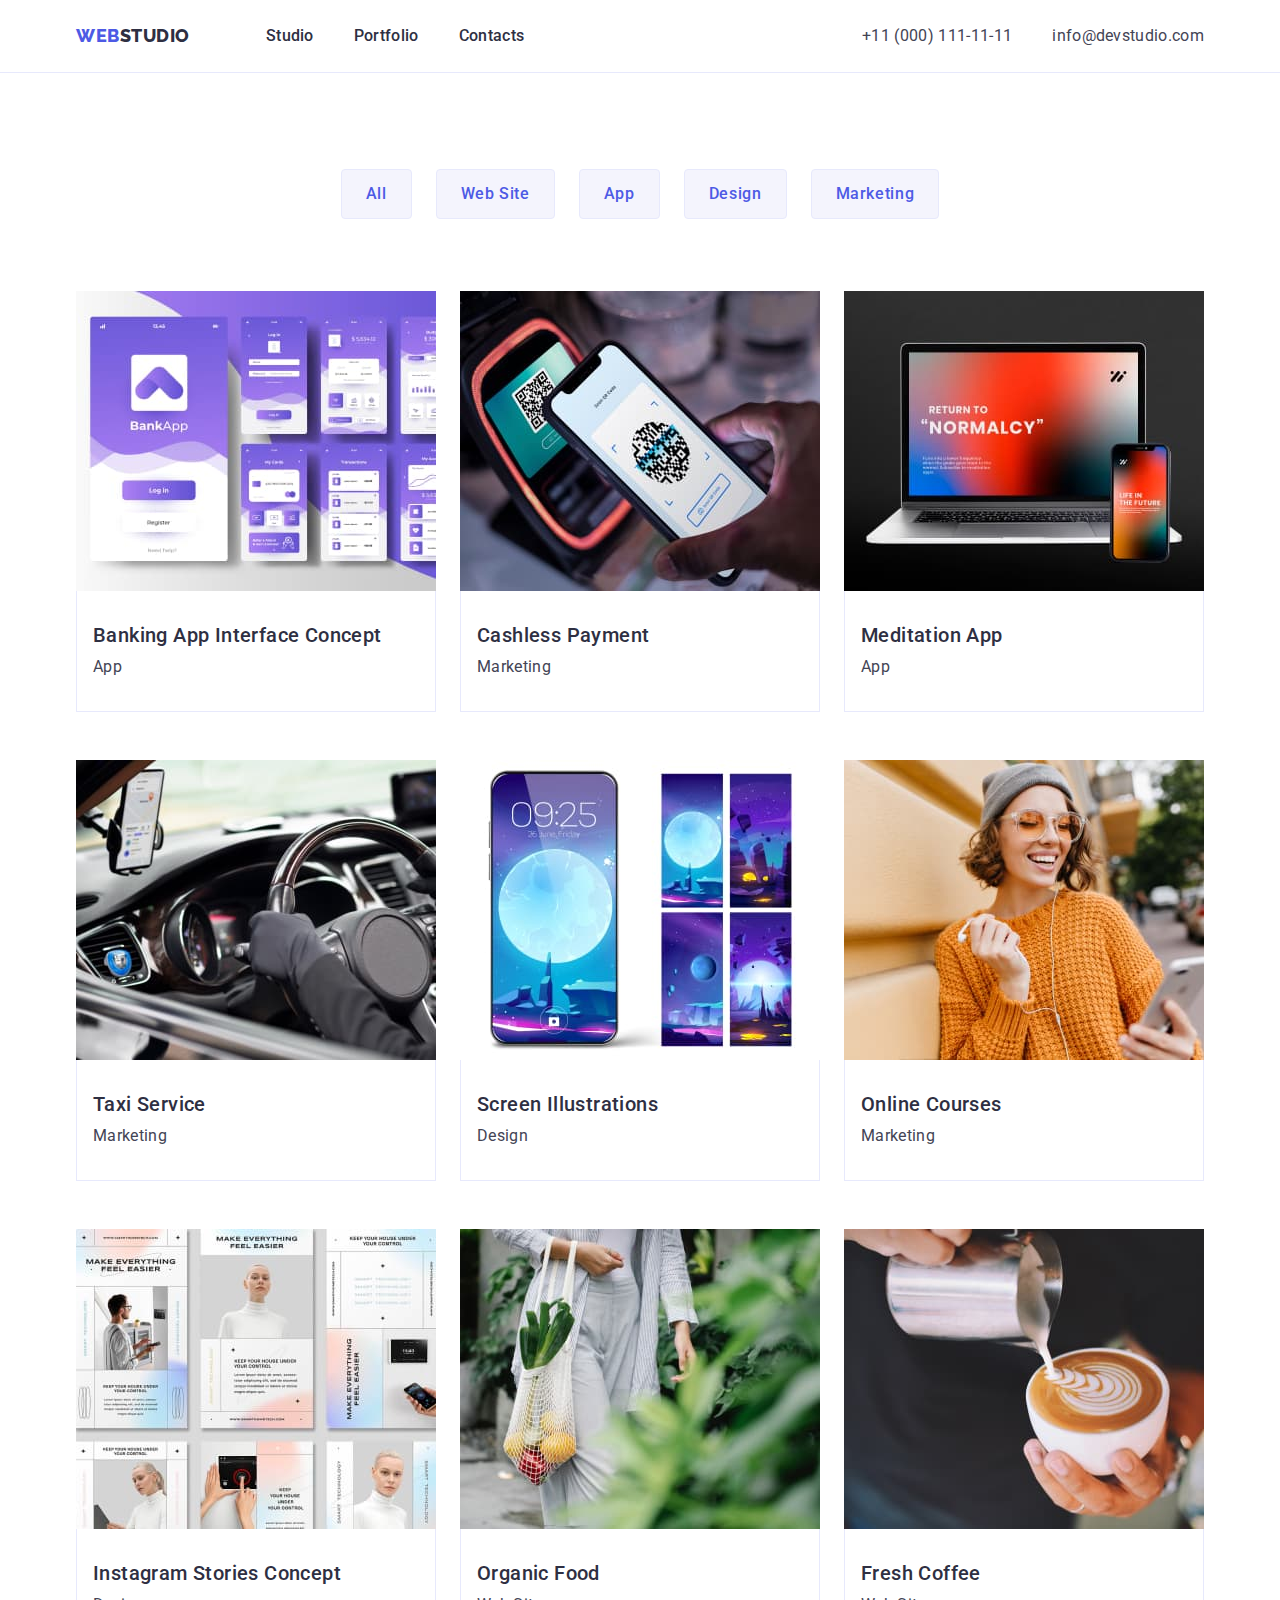
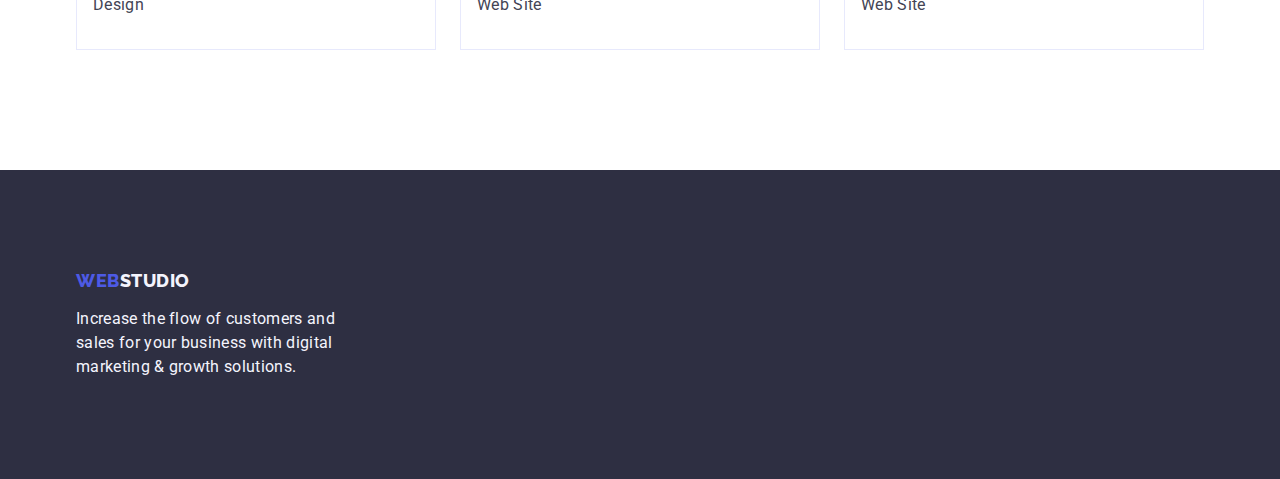
==== portfolio.html @ 8c0f5467 "Initial commit" ====
<!DOCTYPE html>
<html lang="en">
  <head>
    <meta charset="UTF-8" />
    <meta name="viewport" content="width=device-width, initial-scale=1.0" />
    <title>Portfolio</title>
    <!-- Fonts -->
    <link rel="preconnect" href="https://fonts.googleapis.com" />
    <link rel="preconnect" href="https://fonts.gstatic.com" crossorigin />
    <link
      href="https://fonts.googleapis.com/css2?family=Raleway:wght@800&family=Roboto:wght@400;500;700;900&display=swap"
      rel="stylesheet"
    />
    <!-- Modern normalize -->
    <link rel="stylesheet" href="https://cdn.jsdelivr.net/npm/modern-normalize@2.0.0/modern-normalize.min.css">
    <!-- styles.css -->
    <link rel="stylesheet" type="text/css" href="./css/styles.css" />
  </head>
  <body>
    <header class="header-section">
      <div class="header-container container">
        <nav class="nav">
          <a class="logo link" href="./index.html">Web<span class="logo-studio">Studio</span></a>
          <ul class="nav-list list">
            <li class="nav-list-item"><a class="nav-list-link link" href="./index.html">Studio</a></li>
            <li class="nav-list-item"><a class="nav-list-link link" href="./portfolio.html">Portfolio</a></li>
            <li class="nav-list-item"><a class="nav-list-link link" href="">Contacts</a></li>
          </ul>
        </nav>
        <address class="address-lists">
          <ul class="address-list list">
            <li class="address-list-item list"><a class="address-list-link link" href="tel:+110001111111">+11 (000)
                111-11-11</a></li>
            <li class="address-list-item list"><a class="address-list-link link"
                href="mailto:info@devstudio.com">info@devstudio.com</a></li>
          </ul>
        </address>
      </div>
    </header>

    <main>
      <section class="portfolio-section">
        <div class="container">
          <!-- Filter -->
          <h1 class="visually-hidden">Portfolio</h1>
          <ul class="filter-list list">
            <li class="filter-list-item"><button class="filter-list-button" type="button">All</button></li>
            <li class="filter-list-item"><button class="filter-list-button" type="button">Web Site</button></li>
            <li class="filter-list-item"><button class="filter-list-button" type="button">App</button></li>
            <li class="filter-list-item"><button class="filter-list-button" type="button">Design</button></li>
            <li class="filter-list-item"><button class="filter-list-button" type="button">Marketing</button></li>
          </ul>
          
          <!-- Cards -->
          <ul class="card-list list">
            <li class="card-list-item">
              <a href="" class="link">
                <img src="./images/portfolio/1-opt.jpg" alt="Banking App Interface Concept" width="360" height="300" />
                <div class="card-list-item-info">
                  <h2 class="card-list-title">Banking App Interface Concept</h2>
                  <p class="card-list-text">App</p>
                </div>
              </a>
            </li>
            <li class="card-list-item">
              <a href="" class="link">
                <img src="./images/portfolio/2-opt.jpg" alt="Cashless Payment" width="360" height="300" />
                <div class="card-list-item-info">
                  <h2 class="card-list-title">Cashless Payment</h2>
                  <p class="card-list-text">Marketing</p>
                </div>
              </a>
            </li>
            <li class="card-list-item">
              <a href="" class="link">
                <img src="./images/portfolio/3-opt.jpg" alt="Meditation App" width="360" height="300" />
                <div class="card-list-item-info">
                  <h2 class="card-list-title">Meditation App</h2>
                  <p class="card-list-text">App</p>
                </div>
              </a>
            </li>
            <li class="card-list-item">
              <a href="" class="link">
                <img src="./images/portfolio/4-opt.jpg" alt="Taxi Service" width="360" height="300" />
                <div class="card-list-item-info">
                  <h2 class="card-list-title">Taxi Service</h2>
                  <p class="card-list-text">Marketing</p>
                </div>
              </a>
            </li>
            <li class="card-list-item">
              <a href="" class="link">
                <img src="./images/portfolio/5-opt.jpg" alt="Screen Illustrations" width="360" height="300" />
                <div class="card-list-item-info">
                  <h2 class="card-list-title">Screen Illustrations</h2>
                  <p class="card-list-text">Design</p>
                </div>
              </a>
            </li>
            <li class="card-list-item">
              <a href="" class="link">
                <img src="./images/portfolio/6-opt.jpg" alt="Online Courses" width="360" height="300" />
                <div class="card-list-item-info"><h2 class="card-list-title">Online Courses</h2>
                <p class="card-list-text">Marketing</p></div>
              </a>
            </li>
            <li class="card-list-item">
              <a href="" class="link">
                <img src="./images/portfolio/7-opt.jpg" alt="Instagram Stories Concept" width="360" height="300" />
                <div class="card-list-item-info">
                  <h2 class="card-list-title">Instagram Stories Concept</h2>
                  <p class="card-list-text">Design</p>
                </div>
              </a>
            </li>
            <li class="card-list-item">
              <a href="" class="link">
                <img src="./images/portfolio/8-opt.jpg" alt="Organic Food" width="360" height="300" />
                <div class="card-list-item-info">
                  <h2 class="card-list-title">Organic Food</h2>
                  <p class="card-list-text">Web Site</p>
                </div>
              </a>
            </li>
            <li class="card-list-item">
              <a href="" class="link">
                <img src="./images/portfolio/9-opt.jpg" alt="Fresh Coffee" width="360" height="300" />
                <div class="card-list-item-info">
                  <h2 class="card-list-title">Fresh Coffee</h2>
                  <p class="card-list-text">Web Site</p>
                </div>
              </a>
            </li>
          </ul>
        </div>
      </section>
    </main>

    <footer class="footer">
      <div class="container">
        <a class="footer-logo logo link" href="./index.html">Web<span class="footer-logo-studio">Studio</span></a>
        <p class="footer-text">
          Increase the flow of customers and sales for your business with digital
          marketing & growth solutions.
        </p>
      </div>
    </footer>
  </body>
</html>
---- css/styles.css ----
*,
*::before,
*::after {
  box-sizing: border-box;
}

:root {
  --iris: #4d5ae5;
  --ocean: #404bbf;
  --navy-blue: #2e2f42;
  --green: #31d0aa;
  --slate: #434455;
  --light-slate: #8e8f99;
  --cornflower: #e7e9fc;
  --cloud: #f4f4fd;
  --navy-blue-modal: #2e2f42;
  --grey: #2e2f42;
  --white: #ffffff;
  --dairy: #fcfcfc;
}

body {
  font-family: 'Roboto', sans-serif;
  /* font-weight: 700;
  font-size: 16px; */
  /* line-height: 1.5; */
  /* letter-spacing: 0.32px; */
  color: var(--slate);
  background-color: var(--white);
}

h1, h2, h3, h4, h5, h6, p {
  margin-top: 0;
  margin-bottom: 0;
}

ul, ol {
  margin-top: 0;
  margin-bottom: 0;
  padding-left: 0;
}

img {
  display: block;
}

button {
  cursor: pointer;
}

.link {
  text-decoration: none;
}

.list {
  list-style: none;
}

.visually-hidden {
  position: absolute;
  width: 1px;
  height: 1px;
  margin: -1px;
  border: 0;
  padding: 0;
  white-space: nowrap;
  clip-path: inset(100%);
  clip: rect(0 0 0 0);
  overflow: hidden;
}

.section {
  padding-top: 120px;
  padding-bottom: 120px;
}

.container {
  max-width: 1158px;
  padding-left: 15px;
  padding-right: 15px;
  margin-left: auto;
  margin-right: auto;
}

/* header */

.header-section {
  padding: 24px 0;
  border-bottom: 1px solid var(--cornflower);
}
.header-container {
  display: flex;
  justify-content: space-between;
  align-items: center;
}

.nav {
  display: flex;
  align-items: center;
}

.nav-list {
  display: flex;
  gap: 40px;
}

.logo {
  margin-right: 76px;
  font-family: 'Raleway', sans-serif;
  font-size: 18px;
  font-weight: 800;
  line-height: 1.17;
  letter-spacing: 0.54px;
  color: var(--iris);
  text-transform: uppercase;
}

.logo-studio {
  color: var(--navy-blue);
  font-family: 'Raleway', sans-serif;
  font-size: 18px;
  font-weight: 800;
  line-height: 1.17;
  letter-spacing: 0.54px;
  text-transform: uppercase;
}

.address-list {
  display: flex;
  gap: 40px;
}

.nav-list-link {
  padding-top: 24px;
  padding-bottom: 24px;
  font-weight: 500;
  font-size: 16px;
  line-height: 1.5;
  letter-spacing: 0.02em;
  color: var(--navy-blue);
}

.nav-list-link:hover,
.nav-list-link:focus {
  color: var(--ocean);
}


.address-lists {
  font-style: normal;
}

.address-list-link {
  line-height: 1.5;
  letter-spacing: 0.02em;
  color: var(--slate);
}

.address-list-link:hover,
.address-list-link:focus {
  color: var(--ocean);
}

/* hero */

.hero-container {
  display: flex;
  flex-direction: column;
  align-items: center;
}

.hero-section {
  padding-top: 188px;
  padding-bottom: 188px;
  background-color: var(--navy-blue);
}

.hero-title {
  display: inline-block;
  margin-bottom: 48px;
  max-width: 496px;
  text-align: center;
  font-size: 56px;
  line-height: 1.07;
  letter-spacing: 1.12px;
  color: var(--white);
}

.hero-button {
  padding: 16px 32px;
  border-radius: 4px;
  min-width: 169px;
  border: none;
  font-family: 'Roboto', sans-serif;
  font-weight: 500;
  font-size: 16px;
  line-height: 1.5;
  letter-spacing: 0.04em;
  color: var(--white);
  background-color: var(--iris);
}

.hero-button:hover,
.hero-button:focus {
  background-color: var(--ocean);
  cursor: pointer;
}

.section-title {
  margin-bottom: 72px;
  color: var(--navy-blue);
  text-align: center;
  font-size: 36px;
  line-height: 1.11;
  letter-spacing: 0.02em;
  text-transform: capitalize;
}

/* benefits */

.benefits-section {
  padding: 120px 0;
}
.benefits-list {
  display: flex;
  gap: 24px;
}

.benefits-list-item {
  flex-basis: calc((100% - 72px) / 4);
}

.benefits-list-title {
  margin-bottom: 8px;
  color: var(--navy-blue);
  font-weight: 500;
  font-size: 20px;
  line-height: 1.2;
  letter-spacing: 0.4px;
}

.benefits-list-text {
  line-height: 1.5;
  letter-spacing: 0.02em;
}

/* doing */

.doing-section {
  padding-bottom: 120px;
}

.doing-list {
  display: flex;
  gap: 24px;
}

.doing-list-item {
  flex-basis: calc((100% - 48px) / 3);
}

/* team */

.team {
  background-color: var(--cloud);
}

.team-list {
  display: flex;
  gap: 24px;
}

.team-list-item {
  flex-basis: calc((100% - 72px) / 4);
  border-radius: 0px 0px 4px 4px;
  background-color: var(--white);
}

.team-list-info {
  padding: 32px 0;
}
.team-list-title {
  margin-bottom: 8px;
  text-align: center;
  font-size: 20px;
  font-weight: 500;
  line-height: 1.2;
  letter-spacing: 0.02em;
  color: var(--navy-blue);
}

.team-list-text {
  line-height: 1.5;
  letter-spacing: 0.02em;
  text-align: center;
}

/* footer */
.footer {
  padding-top: 100px;
  padding-bottom: 100px;
  background-color: var(--navy-blue);
}

.footer-logo {
  display: inline-block;
  margin-bottom: 16px;
}

.footer-text {
  max-width: 264px;
  color: var(--cloud);
  line-height: 1.5;
  letter-spacing: 0.02em;
}

.footer-logo-studio {
  color: var(--cloud);
  font-family: Raleway;
  font-size: 18px;
  font-weight: 800;
  line-height: 1.17;
  letter-spacing: 0.54px;
  text-transform: uppercase;
}

/* Portfolio */

.portfolio-section {
  padding-top: 96px;
  padding-bottom: 120px;
}
.filter-list {
  margin-bottom: 72px;
  display: flex;
  justify-content: center;
  gap: 24px;
}

.filter-list-button {
  padding: 12px 24px;
  border: 1px solid var(--cornflower);
  border-radius: 4px;
  font-family: 'Roboto', sans-serif;
  font-weight: 500;
  font-size: 16px;
  line-height: 1.5;
  color: var(--iris);
  text-align: center;
  letter-spacing: 0.04em;
  background-color: var(--cloud);
}

.filter-list-button:hover,
.filter-list-button:focus {
  border: 1px solid transparent;
  color: var(--white);
  background-color: var(--ocean);
}

.card-list {
  display: flex;
  flex-wrap: wrap;
  justify-content: center;
  gap: 48px 24px;
}

.card-list-item {
  background-color: var(--white);
}

.card-list-item-info {
  padding: 32px 16px;
  border-left: 1px solid var(--cornflower);
  border-bottom: 1px solid var(--cornflower);
  border-right: 1px solid var(--cornflower);
}

.card-list-title {
  margin-bottom: 8px;
  font-weight: 500;
  font-size: 20px;
  line-height: 1.2;
  letter-spacing: 0.02em;
  color: var(--navy-blue);
}

.card-list-text {
  font-style: 16px;
  line-height: 1.5;
  letter-spacing: 0.02em;
  color: var(--slate);
}
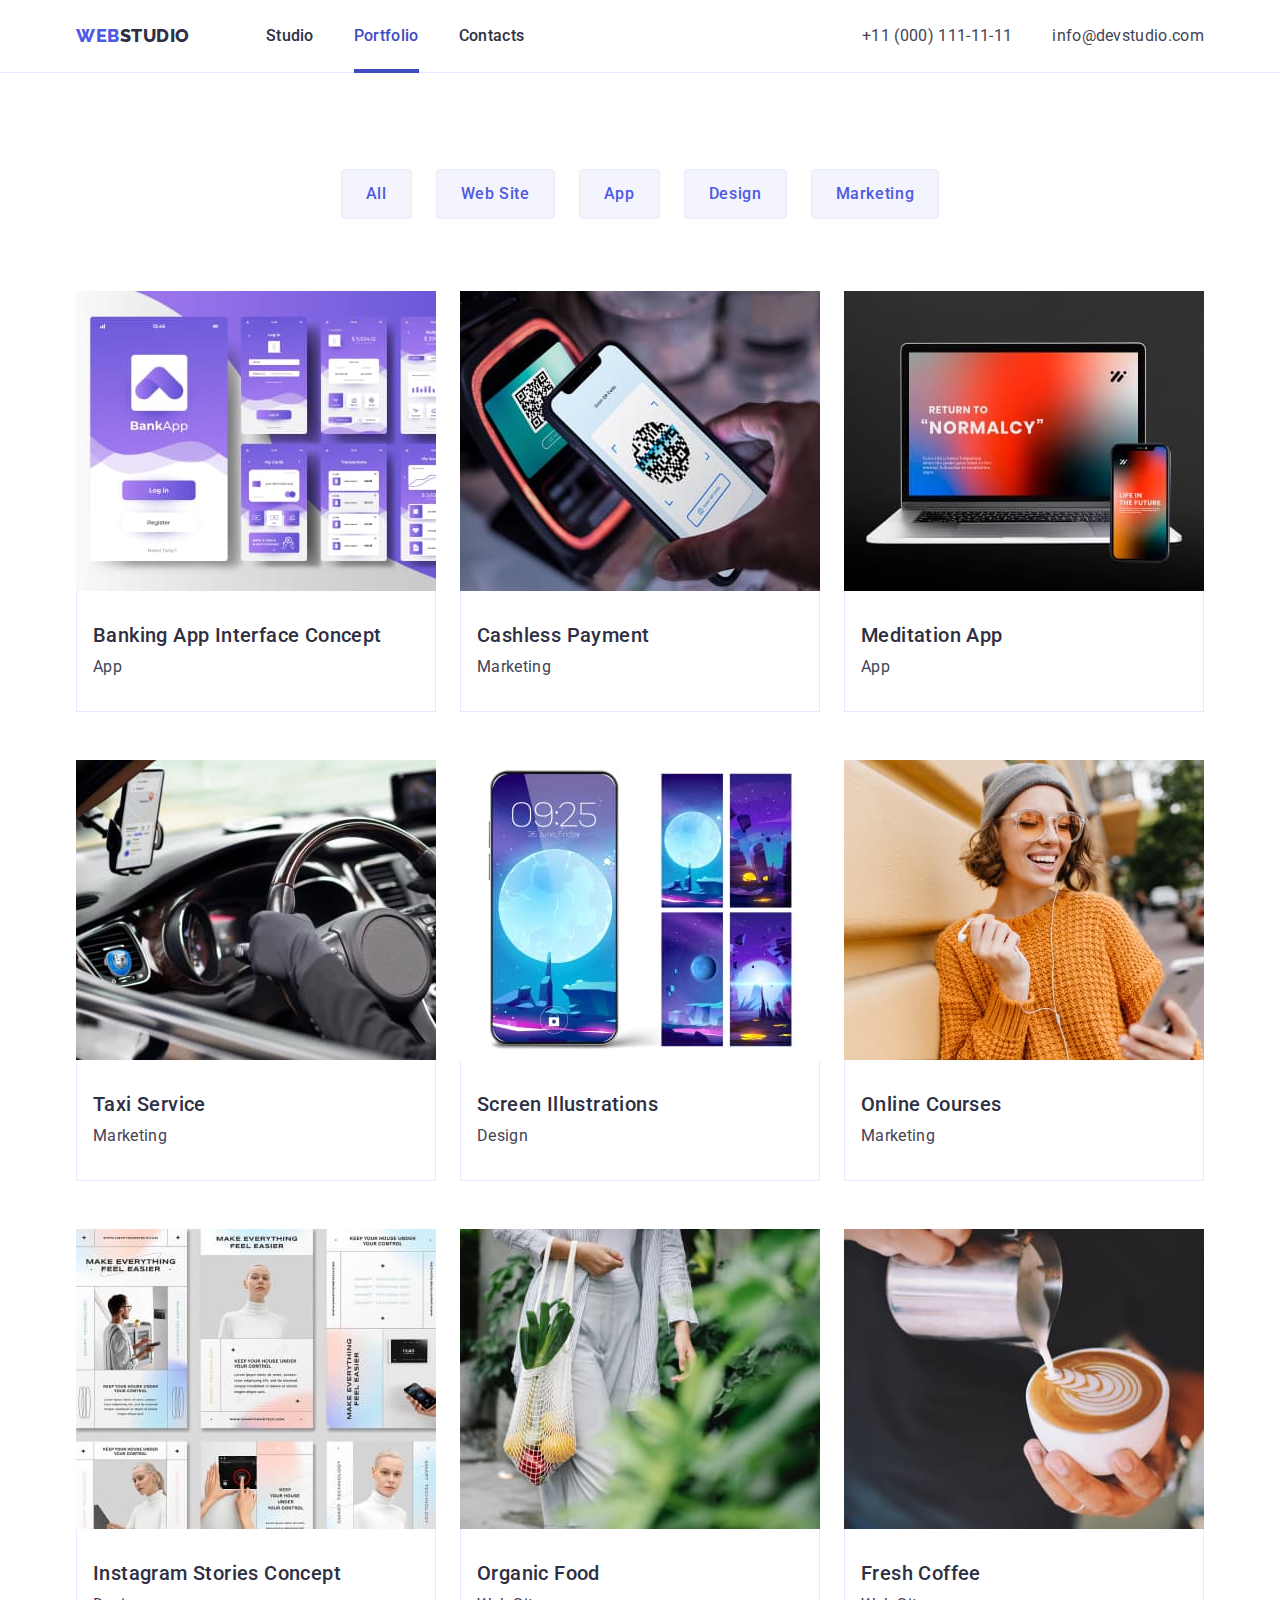
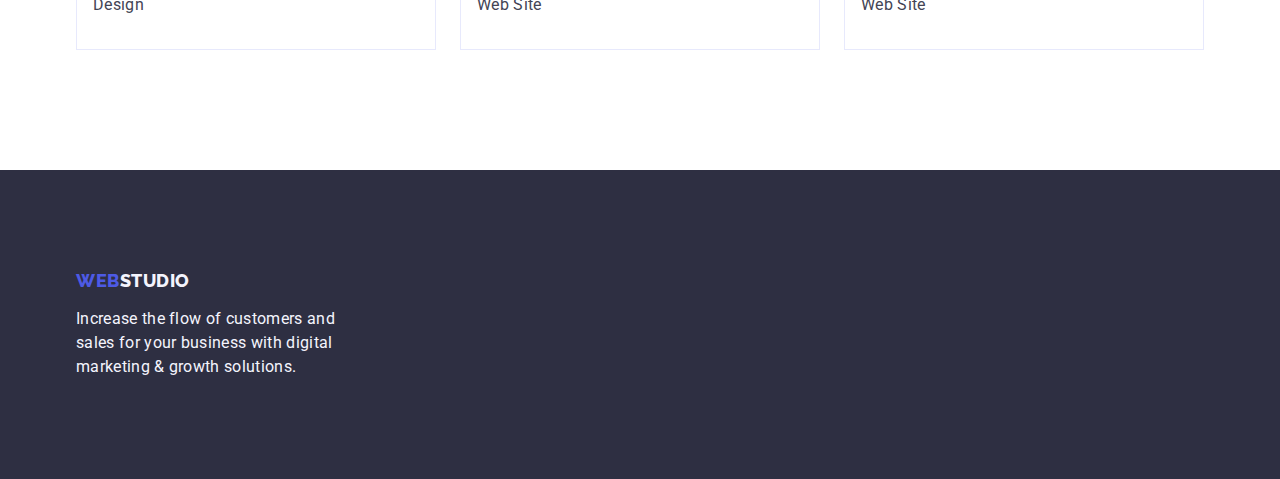
==== commit 280168d9: "page_1 done" ====
--- a/portfolio.html
+++ b/portfolio.html
@@ -23,7 +23,7 @@
           <a class="logo link" href="./index.html">Web<span class="logo-studio">Studio</span></a>
           <ul class="nav-list list">
             <li class="nav-list-item"><a class="nav-list-link link" href="./index.html">Studio</a></li>
-            <li class="nav-list-item"><a class="nav-list-link link" href="./portfolio.html">Portfolio</a></li>
+            <li class="nav-list-item"><a class="nav-list-link current link" href="./portfolio.html">Portfolio</a></li>
             <li class="nav-list-item"><a class="nav-list-link link" href="">Contacts</a></li>
           </ul>
         </nav>
--- a/css/styles.css
+++ b/css/styles.css
@@ -1,6 +1,4 @@
-*,
-*::before,
-*::after {
+*, *::after, *::before {
   box-sizing: border-box;
 }
 
@@ -138,6 +136,10 @@
   line-height: 1.5;
   letter-spacing: 0.02em;
   color: var(--navy-blue);
+
+  transition-property: color;
+  transition-duration: 250ms;
+  transition-timing-function: cubic-bezier(0.4, 0, 0.2, 1);
 }
 
 .nav-list-link:hover,
@@ -154,6 +156,10 @@
   line-height: 1.5;
   letter-spacing: 0.02em;
   color: var(--slate);
+
+  transition-property: color;
+  transition-duration: 250ms;
+  transition-timing-function: cubic-bezier(0.4, 0, 0.2, 1);
 }
 
 .address-list-link:hover,
@@ -173,6 +179,10 @@
   padding-top: 188px;
   padding-bottom: 188px;
   background-color: var(--navy-blue);
+  background-image: linear-gradient(rgba(46, 47, 66, 0.7),
+      rgba(46, 47, 66, 0.7)),url("../images/bg/people-office\ 1.jpg");
+  background-repeat: no-repeat;
+  background-size: cover;
 }
 
 .hero-title {
@@ -198,6 +208,10 @@
   letter-spacing: 0.04em;
   color: var(--white);
   background-color: var(--iris);
+
+  transition-property: background-color;
+  transition-duration: 250ms;
+  transition-timing-function: cubic-bezier(0.4, 0, 0.2, 1);
 }
 
 .hero-button:hover,
@@ -227,6 +241,9 @@
 }
 
 .benefits-list-item {
+  display: flex;
+  flex-direction: column;
+  gap: 8px;
   flex-basis: calc((100% - 72px) / 4);
 }
 
@@ -244,6 +261,13 @@
   letter-spacing: 0.02em;
 }
 
+.benefits-icon-container {
+  display: flex;
+  justify-content: center;
+  padding: 24px 100px;
+  background-color: var(--cloud);
+  border-radius: 4px;
+}
 /* doing */
 
 .doing-section {
@@ -274,13 +298,17 @@
   flex-basis: calc((100% - 72px) / 4);
   border-radius: 0px 0px 4px 4px;
   background-color: var(--white);
+  box-shadow: 0px 2px 1px 0px rgba(46, 47, 66, 0.08), 0px 1px 1px 0px rgba(46, 47, 66, 0.16), 0px 1px 6px 0px rgba(46, 47, 66, 0.08);
 }
 
 .team-list-info {
-  padding: 32px 0;
-}
+  display: flex;
+  flex-direction: column;
+  padding: 32px 16px;
+  gap: 8px;
+}
+
 .team-list-title {
-  margin-bottom: 8px;
   text-align: center;
   font-size: 20px;
   font-weight: 500;
@@ -293,6 +321,38 @@
   line-height: 1.5;
   letter-spacing: 0.02em;
   text-align: center;
+}
+
+.team-social {
+  display: flex;
+  gap: 24px;
+}
+
+/* .team-social-item {
+  display: flex;
+  border-radius: 50%;
+} */
+
+.team-social-link {
+  display: flex;
+  justify-content: center;
+  align-items: center;
+  width: 40px;
+  height: 40px;
+  background-color: var(--iris);
+  border-radius: 50%;
+
+  transition-property: background-color;
+  transition-duration: 250ms;
+  transition-timing-function: cubic-bezier(0.4, 0, 0.2, 1);
+}
+
+.team-social-link:hover, .team-social-link:focus {
+  background-color: var(--ocean);
+}
+
+.team-social-icon {
+  fill: var(--cloud);
 }
 
 /* footer */
@@ -300,6 +360,11 @@
   padding-top: 100px;
   padding-bottom: 100px;
   background-color: var(--navy-blue);
+}
+
+.footer-container {
+  display: flex;
+  gap: 120px;
 }
 
 .footer-logo {
@@ -324,6 +389,54 @@
   text-transform: uppercase;
 }
 
+.footer-social-container {
+  display: flex;
+  flex-direction: column;
+  gap: 16px;
+}
+
+.footer-social-title {
+  color: var(--white);
+    font-size: 16px;  
+    font-weight: 500;
+    line-height: 1.5;
+    letter-spacing: 0.32px;
+}
+
+.footer-social {
+    display: flex;
+    align-items: center;
+    gap: 16px;
+}
+
+/* .footer-social-item {
+    display: flex;
+
+} */
+
+.footer-social-link {
+  display: flex;
+  justify-content: center;
+  align-items: center;
+  width: 40px;
+  height: 40px;
+  background-color: var(--iris);
+  border-radius: 50%;
+
+  transition-property: background-color;
+  transition-duration: 250ms;
+  transition-timing-function: cubic-bezier(0.4, 0, 0.2, 1);
+}
+
+.footer-social-link:hover, .footer-social-link:focus {
+  background-color: var(--green);
+}
+
+
+.footer-social-icon {
+  fill: var(--cloud);
+}
+
 /* Portfolio */
 
 .portfolio-section {
@@ -390,4 +503,62 @@
   line-height: 1.5;
   letter-spacing: 0.02em;
   color: var(--slate);
-}+}
+
+/* customers */
+
+.customers-list {
+  display: flex;
+  justify-content: center;
+  align-items: center;
+  gap: 24px;
+}
+
+.customers-item {
+  display: flex;
+  justify-content: center;
+  align-items: center;
+  width: 168px;
+  height: 88px;
+  border: 1px solid var(--light-slate);
+  border-radius: 4px;
+
+  transition-property: border;
+  transition-duration: 250ms;
+  transition-timing-function: cubic-bezier(0.4, 0, 0.2, 1);
+}
+
+.customers-item:hover,
+.customers-item:focus {
+  border: 1px solid var(--ocean);
+}
+
+.customers-icon {
+  fill: var(--light-slate);
+
+  transition-property: fill;
+  transition-duration: 250ms;
+  transition-timing-function: cubic-bezier(0.4, 0, 0.2, 1);
+}
+
+.customers-item:hover .customers-icon,
+.customers-item:focus .customers-icon {
+  fill: var(--ocean);
+}
+
+/* current */
+
+.current {
+  position: relative;
+  color: var(--ocean);
+}
+
+.current::after {
+  content: "";
+  position: absolute;
+  bottom: -4px;
+  left: 0;
+  width: 100%;
+  height:4px;
+  background-color: var(--ocean);
+}
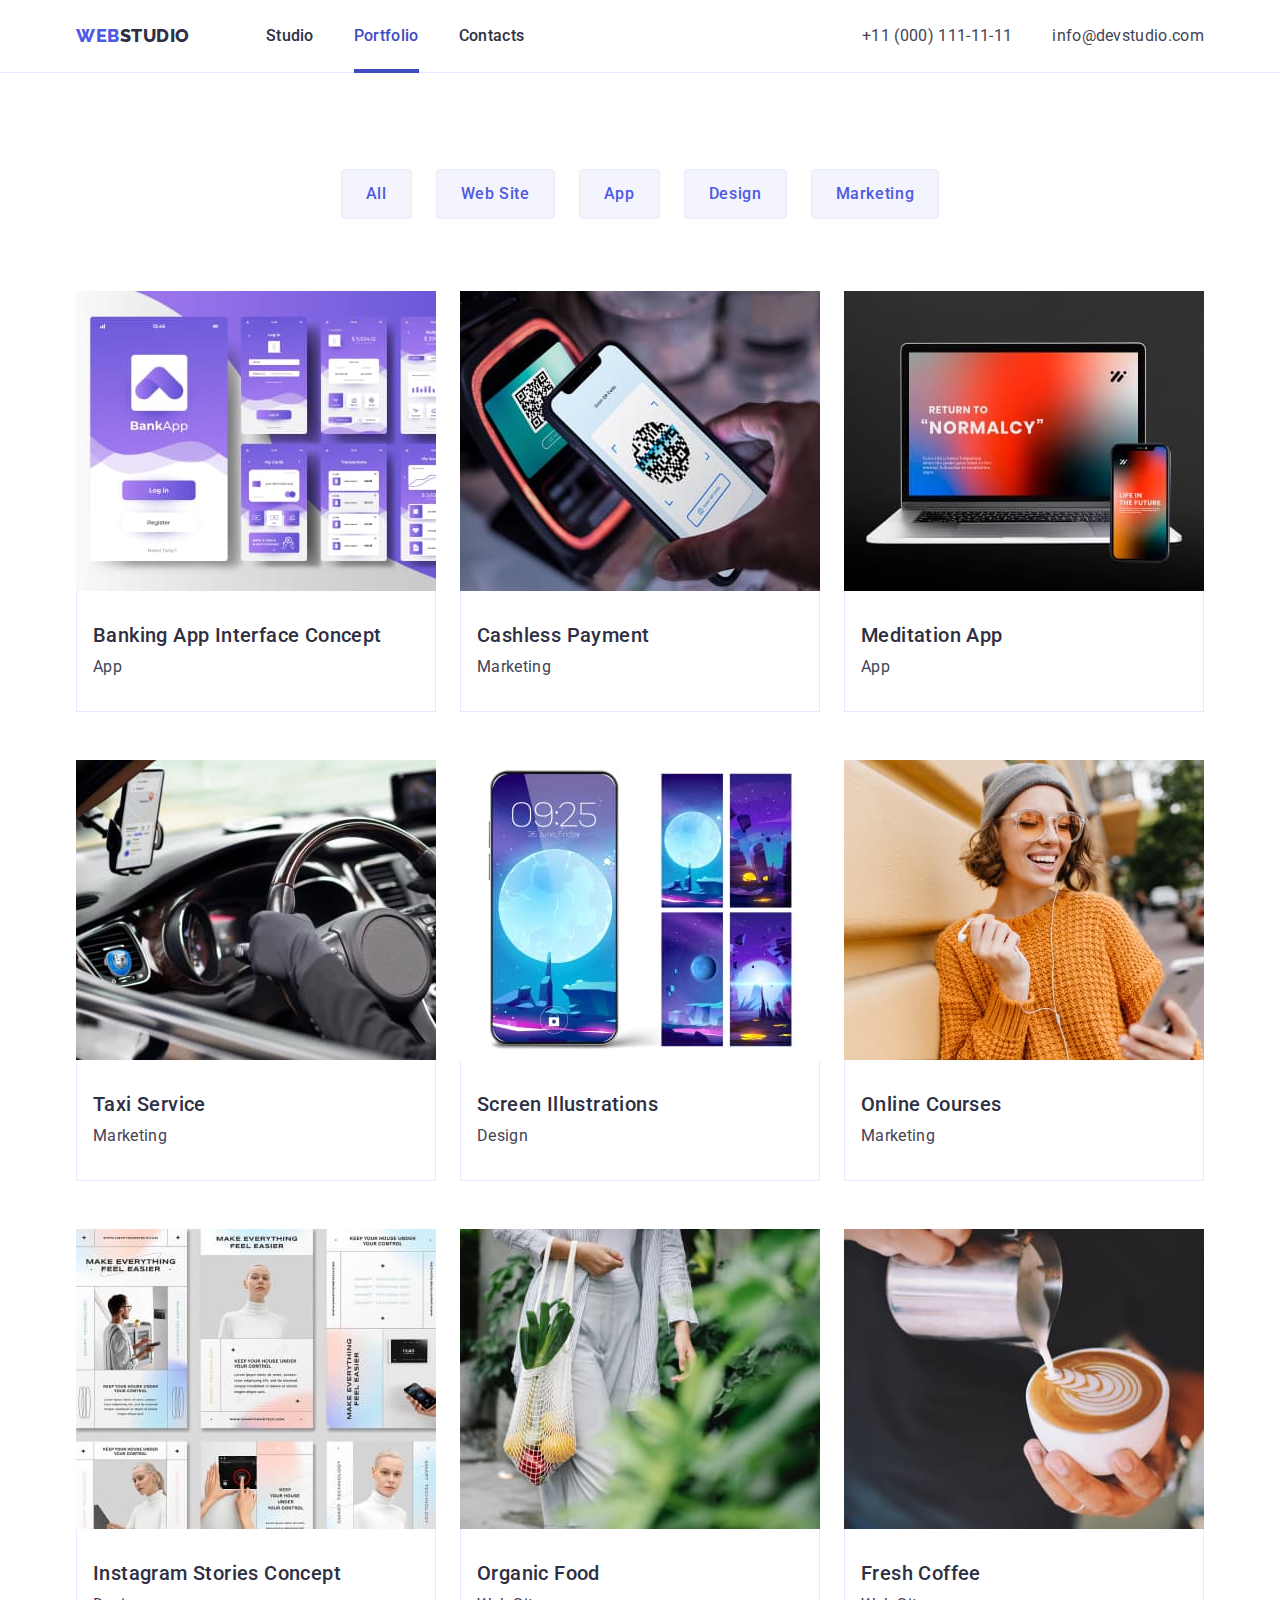
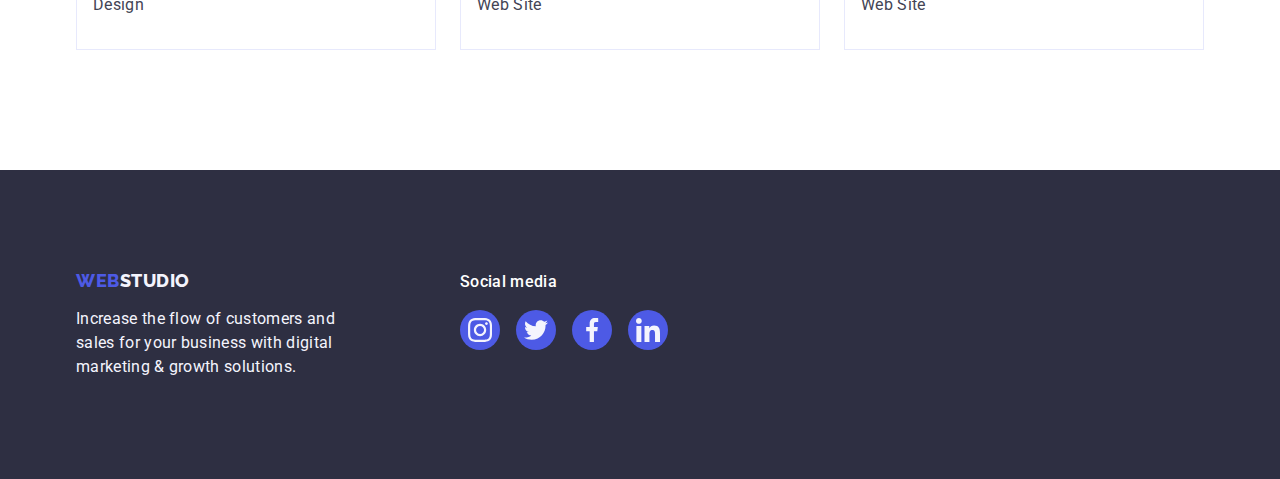
==== commit 8279c2a9: "check_1" ====
--- a/portfolio.html
+++ b/portfolio.html
@@ -53,79 +53,142 @@
           
           <!-- Cards -->
           <ul class="card-list list">
-            <li class="card-list-item">
-              <a href="" class="link">
-                <img src="./images/portfolio/1-opt.jpg" alt="Banking App Interface Concept" width="360" height="300" />
+            <!-- 1 -->
+            <li class="card-list-item">
+              <a href="" class="link">
+                <div class="card-img-overlay">
+                  <img src="./images/portfolio/1-opt.jpg" alt="Banking App Interface Concept" width="360" height="300" />
+                  <div class="overlay">
+                    14 Stylish and User-Friendly App Design Concepts · Task Manager App · Calorie Tracker App · Exotic Fruit Ecommerce App
+                    · Cloud Storage App
+                  </div>
+                </div>
                 <div class="card-list-item-info">
                   <h2 class="card-list-title">Banking App Interface Concept</h2>
                   <p class="card-list-text">App</p>
                 </div>
               </a>
             </li>
-            <li class="card-list-item">
-              <a href="" class="link">
-                <img src="./images/portfolio/2-opt.jpg" alt="Cashless Payment" width="360" height="300" />
+            <!-- 2 -->
+            <li class="card-list-item">
+              <a href="" class="link">
+                <div class="card-img-overlay">
+                  <img src="./images/portfolio/2-opt.jpg" alt="Cashless Payment" width="360" height="300" />
+                  <div class="overlay">
+                    14 Stylish and User-Friendly App Design Concepts · Task Manager App · Calorie Tracker App · Exotic Fruit Ecommerce App
+                    · Cloud Storage App
+                  </div>
+                </div>
                 <div class="card-list-item-info">
                   <h2 class="card-list-title">Cashless Payment</h2>
                   <p class="card-list-text">Marketing</p>
                 </div>
               </a>
             </li>
-            <li class="card-list-item">
-              <a href="" class="link">
-                <img src="./images/portfolio/3-opt.jpg" alt="Meditation App" width="360" height="300" />
+            <!-- 3 -->
+            <li class="card-list-item">
+              <a href="" class="link">
+                <div class="card-img-overlay">
+                  <img src="./images/portfolio/3-opt.jpg" alt="Meditation App" width="360" height="300" />
+                  <div class="overlay">
+                    14 Stylish and User-Friendly App Design Concepts · Task Manager App · Calorie Tracker App · Exotic Fruit Ecommerce App
+                    · Cloud Storage App
+                  </div>
+                </div>
                 <div class="card-list-item-info">
                   <h2 class="card-list-title">Meditation App</h2>
                   <p class="card-list-text">App</p>
                 </div>
               </a>
             </li>
-            <li class="card-list-item">
-              <a href="" class="link">
-                <img src="./images/portfolio/4-opt.jpg" alt="Taxi Service" width="360" height="300" />
+            <!-- 4 -->
+            <li class="card-list-item">
+              <a href="" class="link">
+                <div class="card-img-overlay">
+                  <img src="./images/portfolio/4-opt.jpg" alt="Taxi Service" width="360" height="300" />
+                  <div class="overlay">
+                    14 Stylish and User-Friendly App Design Concepts · Task Manager App · Calorie Tracker App · Exotic Fruit Ecommerce App
+                    · Cloud Storage App
+                  </div>
+                </div>
                 <div class="card-list-item-info">
                   <h2 class="card-list-title">Taxi Service</h2>
                   <p class="card-list-text">Marketing</p>
                 </div>
               </a>
             </li>
-            <li class="card-list-item">
-              <a href="" class="link">
-                <img src="./images/portfolio/5-opt.jpg" alt="Screen Illustrations" width="360" height="300" />
+            <!-- 5 -->
+            <li class="card-list-item">
+              <a href="" class="link">
+                <div class="card-img-overlay">
+                  <img src="./images/portfolio/5-opt.jpg" alt="Screen Illustrations" width="360" height="300" />
+                  <div class="overlay">
+                    14 Stylish and User-Friendly App Design Concepts · Task Manager App · Calorie Tracker App · Exotic Fruit Ecommerce App
+                    · Cloud Storage App
+                  </div>
+                </div>
                 <div class="card-list-item-info">
                   <h2 class="card-list-title">Screen Illustrations</h2>
                   <p class="card-list-text">Design</p>
                 </div>
               </a>
             </li>
-            <li class="card-list-item">
-              <a href="" class="link">
-                <img src="./images/portfolio/6-opt.jpg" alt="Online Courses" width="360" height="300" />
+            <!-- 6 -->
+            <li class="card-list-item">
+              <a href="" class="link">
+                <div class="card-img-overlay">
+                  <img src="./images/portfolio/6-opt.jpg" alt="Online Courses" width="360" height="300" />
+                  <div class="overlay">
+                    14 Stylish and User-Friendly App Design Concepts · Task Manager App · Calorie Tracker App · Exotic Fruit Ecommerce App
+                    · Cloud Storage App
+                  </div>
+                </div>
                 <div class="card-list-item-info"><h2 class="card-list-title">Online Courses</h2>
                 <p class="card-list-text">Marketing</p></div>
               </a>
             </li>
-            <li class="card-list-item">
-              <a href="" class="link">
-                <img src="./images/portfolio/7-opt.jpg" alt="Instagram Stories Concept" width="360" height="300" />
+            <!-- 7 -->
+            <li class="card-list-item">
+              <a href="" class="link">
+                <div class="card-img-overlay">
+                  <img src="./images/portfolio/7-opt.jpg" alt="Instagram Stories Concept" width="360" height="300" />
+                  <div class="overlay">
+                    14 Stylish and User-Friendly App Design Concepts · Task Manager App · Calorie Tracker App · Exotic Fruit Ecommerce App
+                    · Cloud Storage App
+                  </div>
+                </div>
                 <div class="card-list-item-info">
                   <h2 class="card-list-title">Instagram Stories Concept</h2>
                   <p class="card-list-text">Design</p>
                 </div>
               </a>
             </li>
-            <li class="card-list-item">
-              <a href="" class="link">
-                <img src="./images/portfolio/8-opt.jpg" alt="Organic Food" width="360" height="300" />
+            <!-- 8 -->
+            <li class="card-list-item">
+              <a href="" class="link">
+                <div class="card-img-overlay">
+                  <img src="./images/portfolio/8-opt.jpg" alt="Organic Food" width="360" height="300" />
+                  <div class="overlay">
+                    14 Stylish and User-Friendly App Design Concepts · Task Manager App · Calorie Tracker App · Exotic Fruit Ecommerce App
+                    · Cloud Storage App
+                  </div>
+                </div>
                 <div class="card-list-item-info">
                   <h2 class="card-list-title">Organic Food</h2>
                   <p class="card-list-text">Web Site</p>
                 </div>
               </a>
             </li>
-            <li class="card-list-item">
-              <a href="" class="link">
-                <img src="./images/portfolio/9-opt.jpg" alt="Fresh Coffee" width="360" height="300" />
+            <!-- 9 -->
+            <li class="card-list-item">
+              <a href="" class="link">
+                <div class="card-img-overlay">
+                  <img src="./images/portfolio/9-opt.jpg" alt="Fresh Coffee" width="360" height="300" />
+                  <div class="overlay">
+                    14 Stylish and User-Friendly App Design Concepts · Task Manager App · Calorie Tracker App · Exotic Fruit Ecommerce App
+                    · Cloud Storage App
+                  </div>
+                </div>
                 <div class="card-list-item-info">
                   <h2 class="card-list-title">Fresh Coffee</h2>
                   <p class="card-list-text">Web Site</p>
@@ -137,13 +200,53 @@
       </section>
     </main>
 
+    <!-- footer -->
     <footer class="footer">
-      <div class="container">
-        <a class="footer-logo logo link" href="./index.html">Web<span class="footer-logo-studio">Studio</span></a>
-        <p class="footer-text">
-          Increase the flow of customers and sales for your business with digital
-          marketing & growth solutions.
-        </p>
+      <div class="footer-container container">
+        <div class="footer-info">
+          <a class="footer-logo logo link" href="./index.html">Web<span class="footer-logo-studio">Studio</span></a>
+          <p class="footer-text">
+            Increase the flow of customers and sales for your business with digital
+            marketing & growth solutions.
+          </p>
+        </div>
+        <div class="footer-social-container">
+          <p class="footer-social-title">Social media</p>
+          <ul class="footer-social list">
+            <!-- 1.1 -->
+            <li class="footer-social-item">
+              <a href="https://www.instagram.com/" class="footer-social-link link">
+                <svg class="footer-social-icon" width="24" height="24" aria-label="instagram icon">
+                  <use href="./images/icons.svg#icon-instagram"></use>
+                </svg>
+              </a>
+            </li>
+            <!-- 1.2 -->
+            <li class="footer-social-item">
+              <a href="https://twitter.com/" class="footer-social-link link">
+                <svg class="footer-social-icon" width="24" height="24" aria-label="twitter icon">
+                  <use href="./images/icons.svg#icon-twitter"></use>
+                </svg>
+              </a>
+            </li>
+            <!-- 1.3 -->
+            <li class="footer-social-item">
+              <a href="https://uk-ua.facebook.com/" class="footer-social-link link">
+                <svg class="footer-social-icon" width="24" height="24" aria-label="facebook icon">
+                  <use href="./images/icons.svg#icon-facebook"></use>
+                </svg>
+              </a>
+            </li>
+            <!-- 1.4 -->
+            <li class="footer-social-item">
+              <a href="https://ua.linkedin.com/" class="footer-social-link link">
+                <svg class="footer-social-icon" width="24" height="24" aria-label="linkedin icon">
+                  <use href="./images/icons.svg#icon-linkedin"></use>
+                </svg>
+              </a>
+            </li>
+          </ul>
+        </div>
       </div>
     </footer>
   </body>
--- a/css/styles.css
+++ b/css/styles.css
@@ -409,11 +409,6 @@
     gap: 16px;
 }
 
-/* .footer-social-item {
-    display: flex;
-
-} */
-
 .footer-social-link {
   display: flex;
   justify-content: center;
@@ -450,6 +445,11 @@
   gap: 24px;
 }
 
+/* .filter-list-item {
+  border-radius: 4px;
+    background: var(--ocean, #404BBF);
+    box-shadow: 0px 2px 2px 0px rgba(0, 0, 0, 0.12), 0px 2px 1px 0px rgba(0, 0, 0, 0.08), 0px 3px 1px 0px rgba(0, 0, 0, 0.10);
+} */
 .filter-list-button {
   padding: 12px 24px;
   border: 1px solid var(--cornflower);
@@ -462,6 +462,10 @@
   text-align: center;
   letter-spacing: 0.04em;
   background-color: var(--cloud);
+
+  transition-property: background-color, color, border, box-shadow;
+  transition-duration: 250ms;
+  transition-timing-function: cubic-bezier(0.4, 0, 0.2, 1);
 }
 
 .filter-list-button:hover,
@@ -469,7 +473,10 @@
   border: 1px solid transparent;
   color: var(--white);
   background-color: var(--ocean);
-}
+  box-shadow: 0px 2px 2px 0px rgba(0, 0, 0, 0.12), 0px 2px 1px 0px rgba(0, 0, 0, 0.08), 0px 3px 1px 0px rgba(0, 0, 0, 0.10);
+}
+
+/* card */
 
 .card-list {
   display: flex;
@@ -480,6 +487,44 @@
 
 .card-list-item {
   background-color: var(--white);
+
+  transition-property: box-shadow;
+  transition-duration: 250ms;
+  transition-timing-function: cubic-bezier(0.4, 0, 0.2, 1);
+}
+
+.card-list-item:hover {
+  box-shadow: 0px 2px 1px 0px rgba(46, 47, 66, 0.08), 0px 1px 1px 0px rgba(46, 47, 66, 0.16), 0px 1px 6px 0px rgba(46, 47, 66, 0.08);
+}
+
+/* overlay */
+
+.card-img-overlay {
+  position: relative;
+  overflow: hidden;
+}
+
+.overlay {
+  position:absolute;
+  top: 0;
+  left: 0;
+  width: 100%;
+  height: 100%;
+  padding: 40px 32px 164px 32px;
+  color: var(--cloud);
+  background-color: var(--iris);
+  font-size: 16px;
+  line-height: 1.5;
+  letter-spacing: 0.32px;
+  transform: translateY(100%);
+
+  transition-property: transform;
+  transition-duration: 250ms;
+  transition-timing-function: cubic-bezier(0.4, 0, 0.2, 1);
+}
+
+.card-list-item:hover .overlay {
+  transform: translateY(0%);
 }
 
 .card-list-item-info {
@@ -562,3 +607,80 @@
   height:4px;
   background-color: var(--ocean);
 }
+
+/* backdrop */
+
+.modal-overlay {
+    position: fixed;
+    top: 0;
+    left: 0;
+    z-index: 999;
+    width: 100%;
+    height: 100%;
+    background-color: rgba(46, 47, 66, 0.40);
+
+    animation: modalWindow 1000ms;
+    transition: opacity 1000ms linear, visibility 1000ms linear;
+  }
+
+  .is-hidden {
+    opacity: 0;
+    visibility: hidden;
+    pointer-events: none;
+  }
+
+  /* modal window */
+
+.modal {
+  position: absolute;
+  top: 50%;
+  left: 50%;
+  transform: translate(-50%, -50%);
+  min-width: 408px;
+  min-height: 584px;
+  border-radius: 4px;
+  padding: 24px;
+  background-color: var(--dairy);
+}
+
+.close-btn {
+  position: absolute;
+  top: 24px;
+  right: 24px;
+  width: 24px;
+  height: 24px;
+  background-color: var(--cornflower);
+  border: 1px solid rgba(0, 0, 0, 0.10);
+  border-radius: 50%;
+  padding: 0;
+  line-height: 0;
+}
+
+.close-icon {
+  fill: var(--navy-blue);
+}
+
+.close-btn:active {
+  background-color: var(--ocean);
+  border: none;
+}
+
+.close-btn:active .close-icon {
+  fill: var(--white);
+}
+
+/* animation */
+
+@keyframes modalWindow {
+  0% {
+    transform: scale(0.5);
+  }
+
+  50% {
+    transform: scale(1.5);
+  }
+
+  100% {
+    transform: scale(1);
+  }
+}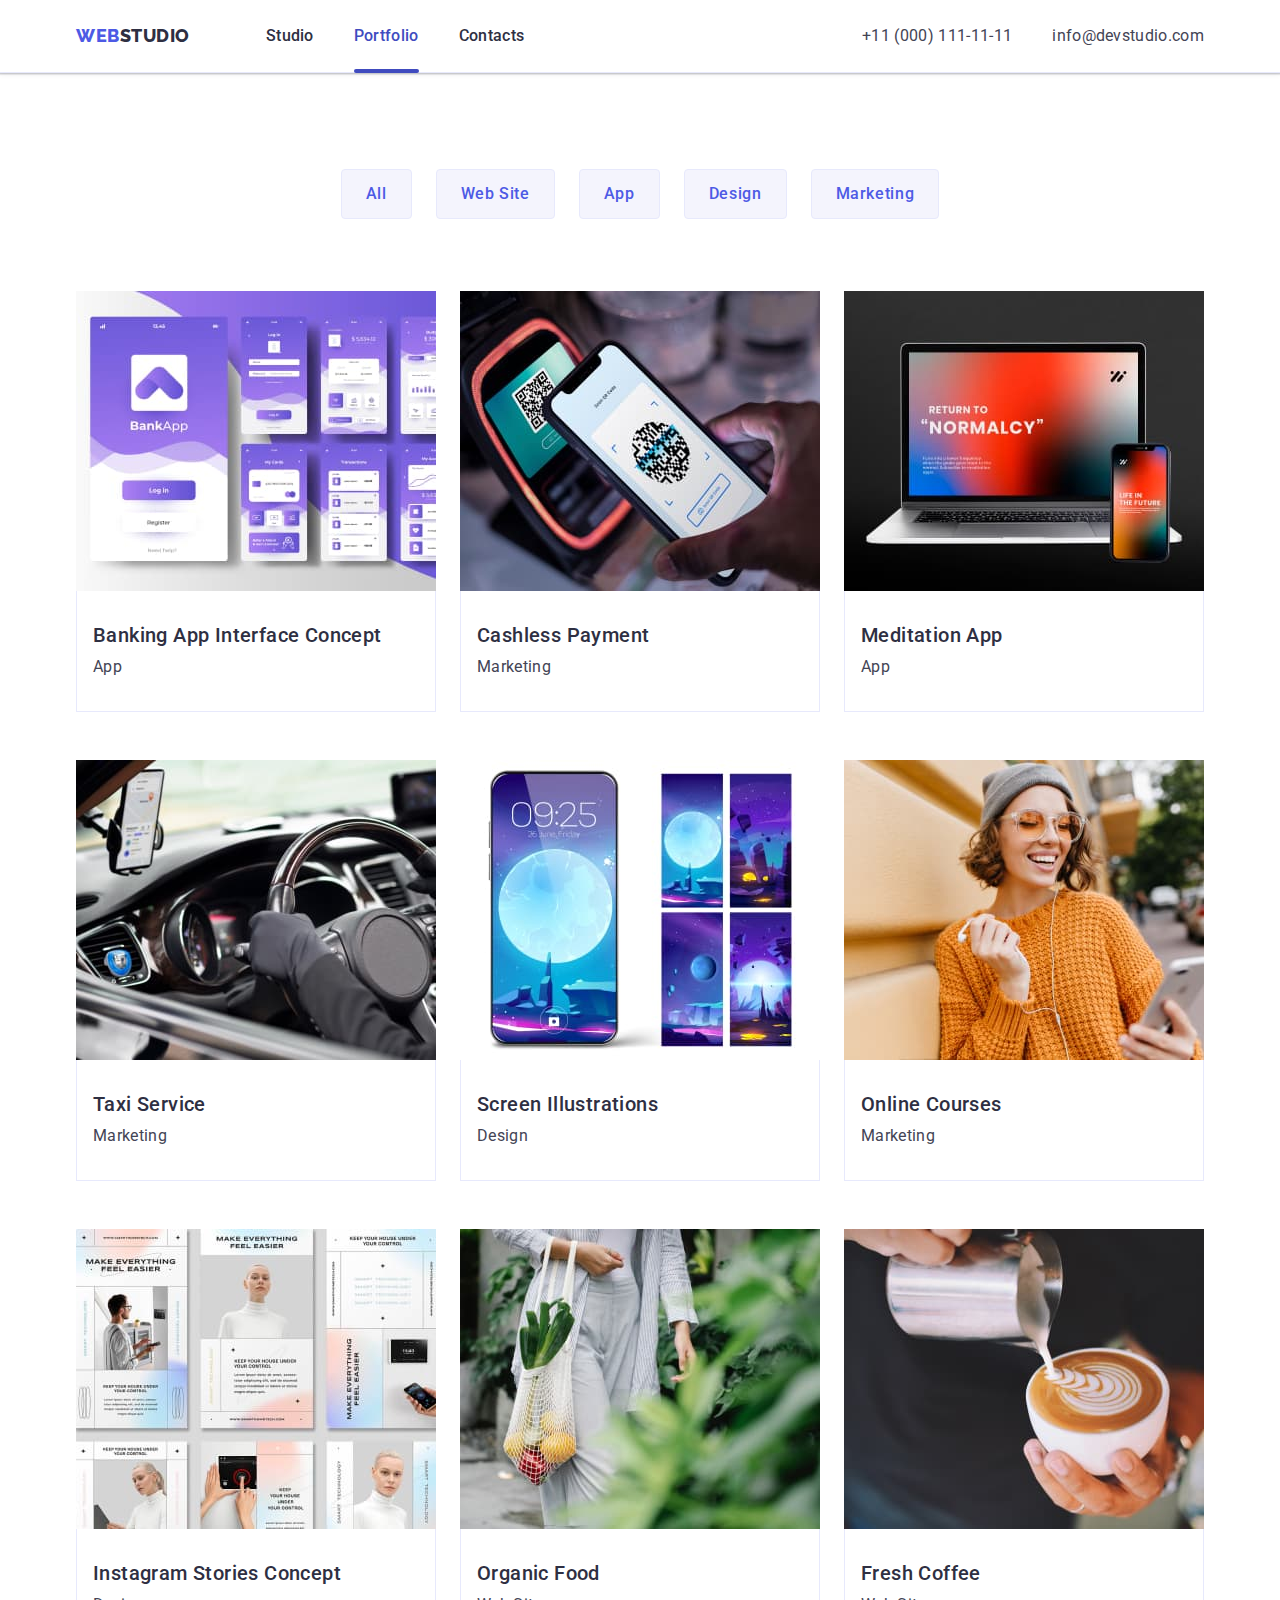
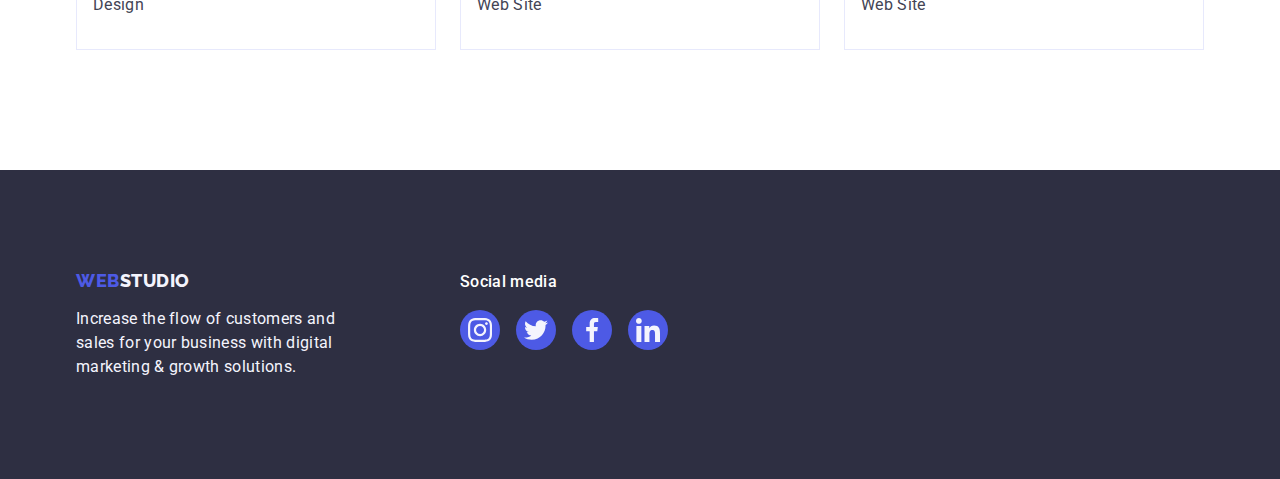
==== commit c63f2f95: "2" ====
--- a/portfolio.html
+++ b/portfolio.html
@@ -55,12 +55,14 @@
           <ul class="card-list list">
             <!-- 1 -->
             <li class="card-list-item">
-              <a href="" class="link">
+              <a href="" class="card-list-link link">
                 <div class="card-img-overlay">
                   <img src="./images/portfolio/1-opt.jpg" alt="Banking App Interface Concept" width="360" height="300" />
                   <div class="overlay">
-                    14 Stylish and User-Friendly App Design Concepts · Task Manager App · Calorie Tracker App · Exotic Fruit Ecommerce App
-                    · Cloud Storage App
+                    <p class="overlay-text">
+                      14 Stylish and User-Friendly App Design Concepts · Task Manager App · Calorie Tracker App · Exotic Fruit Ecommerce App
+                    · Cloud Storage App
+                    </p>
                   </div>
                 </div>
                 <div class="card-list-item-info">
@@ -71,12 +73,14 @@
             </li>
             <!-- 2 -->
             <li class="card-list-item">
-              <a href="" class="link">
+              <a href="" class="card-list-link link">
                 <div class="card-img-overlay">
                   <img src="./images/portfolio/2-opt.jpg" alt="Cashless Payment" width="360" height="300" />
                   <div class="overlay">
-                    14 Stylish and User-Friendly App Design Concepts · Task Manager App · Calorie Tracker App · Exotic Fruit Ecommerce App
-                    · Cloud Storage App
+                    <p class="overlay-text">
+                      14 Stylish and User-Friendly App Design Concepts · Task Manager App · Calorie Tracker App · Exotic Fruit Ecommerce App
+                    · Cloud Storage App
+                    </p>
                   </div>
                 </div>
                 <div class="card-list-item-info">
@@ -87,12 +91,14 @@
             </li>
             <!-- 3 -->
             <li class="card-list-item">
-              <a href="" class="link">
+              <a href="" class="card-list-link link">
                 <div class="card-img-overlay">
                   <img src="./images/portfolio/3-opt.jpg" alt="Meditation App" width="360" height="300" />
                   <div class="overlay">
-                    14 Stylish and User-Friendly App Design Concepts · Task Manager App · Calorie Tracker App · Exotic Fruit Ecommerce App
-                    · Cloud Storage App
+                    <p class="overlay-text">
+                      14 Stylish and User-Friendly App Design Concepts · Task Manager App · Calorie Tracker App · Exotic Fruit Ecommerce App
+                    · Cloud Storage App
+                    </p>
                   </div>
                 </div>
                 <div class="card-list-item-info">
@@ -103,12 +109,14 @@
             </li>
             <!-- 4 -->
             <li class="card-list-item">
-              <a href="" class="link">
+              <a href="" class="card-list-link link">
                 <div class="card-img-overlay">
                   <img src="./images/portfolio/4-opt.jpg" alt="Taxi Service" width="360" height="300" />
                   <div class="overlay">
-                    14 Stylish and User-Friendly App Design Concepts · Task Manager App · Calorie Tracker App · Exotic Fruit Ecommerce App
-                    · Cloud Storage App
+                    <p class="overlay-text">
+                      14 Stylish and User-Friendly App Design Concepts · Task Manager App · Calorie Tracker App · Exotic Fruit Ecommerce App
+                    · Cloud Storage App
+                    </p>
                   </div>
                 </div>
                 <div class="card-list-item-info">
@@ -119,12 +127,14 @@
             </li>
             <!-- 5 -->
             <li class="card-list-item">
-              <a href="" class="link">
+              <a href="" class="card-list-link link">
                 <div class="card-img-overlay">
                   <img src="./images/portfolio/5-opt.jpg" alt="Screen Illustrations" width="360" height="300" />
                   <div class="overlay">
-                    14 Stylish and User-Friendly App Design Concepts · Task Manager App · Calorie Tracker App · Exotic Fruit Ecommerce App
-                    · Cloud Storage App
+                    <p class="overlay-text">
+                      14 Stylish and User-Friendly App Design Concepts · Task Manager App · Calorie Tracker App · Exotic Fruit Ecommerce App
+                    · Cloud Storage App
+                    </p>
                   </div>
                 </div>
                 <div class="card-list-item-info">
@@ -135,12 +145,14 @@
             </li>
             <!-- 6 -->
             <li class="card-list-item">
-              <a href="" class="link">
+              <a href="" class="card-list-link link">
                 <div class="card-img-overlay">
                   <img src="./images/portfolio/6-opt.jpg" alt="Online Courses" width="360" height="300" />
                   <div class="overlay">
-                    14 Stylish and User-Friendly App Design Concepts · Task Manager App · Calorie Tracker App · Exotic Fruit Ecommerce App
-                    · Cloud Storage App
+                    <p class="overlay-text">
+                      14 Stylish and User-Friendly App Design Concepts · Task Manager App · Calorie Tracker App · Exotic Fruit Ecommerce App
+                    · Cloud Storage App
+                    </p>
                   </div>
                 </div>
                 <div class="card-list-item-info"><h2 class="card-list-title">Online Courses</h2>
@@ -149,12 +161,14 @@
             </li>
             <!-- 7 -->
             <li class="card-list-item">
-              <a href="" class="link">
+              <a href="" class="card-list-link link">
                 <div class="card-img-overlay">
                   <img src="./images/portfolio/7-opt.jpg" alt="Instagram Stories Concept" width="360" height="300" />
                   <div class="overlay">
-                    14 Stylish and User-Friendly App Design Concepts · Task Manager App · Calorie Tracker App · Exotic Fruit Ecommerce App
-                    · Cloud Storage App
+                    <p class="overlay-text">
+                      14 Stylish and User-Friendly App Design Concepts · Task Manager App · Calorie Tracker App · Exotic Fruit Ecommerce App
+                    · Cloud Storage App
+                    </p>
                   </div>
                 </div>
                 <div class="card-list-item-info">
@@ -165,12 +179,14 @@
             </li>
             <!-- 8 -->
             <li class="card-list-item">
-              <a href="" class="link">
+              <a href="" class="card-list-link link">
                 <div class="card-img-overlay">
                   <img src="./images/portfolio/8-opt.jpg" alt="Organic Food" width="360" height="300" />
                   <div class="overlay">
-                    14 Stylish and User-Friendly App Design Concepts · Task Manager App · Calorie Tracker App · Exotic Fruit Ecommerce App
-                    · Cloud Storage App
+                    <p class="overlay-text">
+                      14 Stylish and User-Friendly App Design Concepts · Task Manager App · Calorie Tracker App · Exotic Fruit Ecommerce App
+                    · Cloud Storage App
+                    </p>
                   </div>
                 </div>
                 <div class="card-list-item-info">
@@ -181,12 +197,14 @@
             </li>
             <!-- 9 -->
             <li class="card-list-item">
-              <a href="" class="link">
+              <a href="" class="card-list-link link">
                 <div class="card-img-overlay">
                   <img src="./images/portfolio/9-opt.jpg" alt="Fresh Coffee" width="360" height="300" />
                   <div class="overlay">
-                    14 Stylish and User-Friendly App Design Concepts · Task Manager App · Calorie Tracker App · Exotic Fruit Ecommerce App
-                    · Cloud Storage App
+                    <p class="overlay-text">
+                      14 Stylish and User-Friendly App Design Concepts · Task Manager App · Calorie Tracker App · Exotic Fruit Ecommerce App
+                    · Cloud Storage App
+                    </p>
                   </div>
                 </div>
                 <div class="card-list-item-info">
--- a/css/styles.css
+++ b/css/styles.css
@@ -83,9 +83,10 @@
 /* header */
 
 .header-section {
-  padding: 24px 0;
   border-bottom: 1px solid var(--cornflower);
-}
+  box-shadow: 0px 1px 6px 0px rgba(46, 47, 66, 0.08), 0px 1px 1px 0px rgba(46, 47, 66, 0.16), 0px 2px 1px 0px rgba(46, 47, 66, 0.08);
+}
+
 .header-container {
   display: flex;
   justify-content: space-between;
@@ -129,6 +130,7 @@
 }
 
 .nav-list-link {
+  display: block;
   padding-top: 24px;
   padding-bottom: 24px;
   font-weight: 500;
@@ -176,13 +178,14 @@
 }
 
 .hero-section {
+  max-width: 1440px;
   padding-top: 188px;
   padding-bottom: 188px;
   background-color: var(--navy-blue);
-  background-image: linear-gradient(rgba(46, 47, 66, 0.7),
-      rgba(46, 47, 66, 0.7)),url("../images/bg/people-office\ 1.jpg");
+  background-image: linear-gradient(rgba(46, 47, 66, 0.7), rgba(46, 47, 66, 0.7)), url(../images/bg/people-office\ 1.jpg);
   background-repeat: no-repeat;
   background-size: cover;
+  background-position: center;
 }
 
 .hero-title {
@@ -243,7 +246,6 @@
 .benefits-list-item {
   display: flex;
   flex-direction: column;
-  gap: 8px;
   flex-basis: calc((100% - 72px) / 4);
 }
 
@@ -264,6 +266,8 @@
 .benefits-icon-container {
   display: flex;
   justify-content: center;
+  align-items: center;
+  margin-bottom: 8px;
   padding: 24px 100px;
   background-color: var(--cloud);
   border-radius: 4px;
@@ -304,7 +308,7 @@
 .team-list-info {
   display: flex;
   flex-direction: column;
-  padding: 32px 16px;
+  padding: 32px 0;
   gap: 8px;
 }
 
@@ -325,13 +329,9 @@
 
 .team-social {
   display: flex;
+  justify-content: center;
   gap: 24px;
 }
-
-/* .team-social-item {
-  display: flex;
-  border-radius: 50%;
-} */
 
 .team-social-link {
   display: flex;
@@ -364,7 +364,11 @@
 
 .footer-container {
   display: flex;
-  gap: 120px;
+  align-items: baseline;
+}
+
+.footer-info {
+  margin-right: 120px;
 }
 
 .footer-logo {
@@ -392,7 +396,6 @@
 .footer-social-container {
   display: flex;
   flex-direction: column;
-  gap: 16px;
 }
 
 .footer-social-title {
@@ -401,6 +404,7 @@
     font-weight: 500;
     line-height: 1.5;
     letter-spacing: 0.32px;
+    margin-bottom: 16px;
 }
 
 .footer-social {
@@ -427,7 +431,6 @@
   background-color: var(--green);
 }
 
-
 .footer-social-icon {
   fill: var(--cloud);
 }
@@ -438,6 +441,7 @@
   padding-top: 96px;
   padding-bottom: 120px;
 }
+
 .filter-list {
   margin-bottom: 72px;
   display: flex;
@@ -445,11 +449,6 @@
   gap: 24px;
 }
 
-/* .filter-list-item {
-  border-radius: 4px;
-    background: var(--ocean, #404BBF);
-    box-shadow: 0px 2px 2px 0px rgba(0, 0, 0, 0.12), 0px 2px 1px 0px rgba(0, 0, 0, 0.08), 0px 3px 1px 0px rgba(0, 0, 0, 0.10);
-} */
 .filter-list-button {
   padding: 12px 24px;
   border: 1px solid var(--cornflower);
@@ -497,34 +496,12 @@
   box-shadow: 0px 2px 1px 0px rgba(46, 47, 66, 0.08), 0px 1px 1px 0px rgba(46, 47, 66, 0.16), 0px 1px 6px 0px rgba(46, 47, 66, 0.08);
 }
 
-/* overlay */
-
-.card-img-overlay {
-  position: relative;
-  overflow: hidden;
-}
-
-.overlay {
-  position:absolute;
-  top: 0;
-  left: 0;
-  width: 100%;
-  height: 100%;
-  padding: 40px 32px 164px 32px;
-  color: var(--cloud);
-  background-color: var(--iris);
-  font-size: 16px;
-  line-height: 1.5;
-  letter-spacing: 0.32px;
-  transform: translateY(100%);
-
-  transition-property: transform;
-  transition-duration: 250ms;
-  transition-timing-function: cubic-bezier(0.4, 0, 0.2, 1);
-}
-
-.card-list-item:hover .overlay {
-  transform: translateY(0%);
+.card-list-link {
+  display: block;
+}
+
+.card-list-link:hover, .card-list-link:focus {
+  box-shadow: 0px 1px 6px rgba(46, 47, 66, 0.08), 0px 1px 1px rgba(46, 47, 66, 0.16), 0px 2px 1px rgba(46, 47, 66, 0.08);
 }
 
 .card-list-item-info {
@@ -550,6 +527,34 @@
   color: var(--slate);
 }
 
+/* overlay */
+
+.card-img-overlay {
+  position: relative;
+  overflow: hidden;
+}
+
+.overlay-text {
+  position: absolute;
+  top: 0;
+  left: 0;
+  width: 100%;
+  height: 100%;
+  padding: 40px 32px;
+  color: var(--cloud);
+  background-color: var(--iris);
+  font-size: 16px;
+  line-height: 1.5;
+  letter-spacing: 0.02em;
+  transform: translateY(100%);
+
+  transition: transform 250ms cubic-bezier(0.4, 0, 0.2, 1);
+}
+
+.card-list-item:hover .overlay-text {
+  transform: translateY(0%);
+}
+
 /* customers */
 
 .customers-list {
@@ -601,10 +606,11 @@
 .current::after {
   content: "";
   position: absolute;
-  bottom: -4px;
+  bottom: -1px;
   left: 0;
   width: 100%;
   height:4px;
+  border-radius: 2px;
   background-color: var(--ocean);
 }
 
@@ -620,7 +626,7 @@
     background-color: rgba(46, 47, 66, 0.40);
 
     animation: modalWindow 1000ms;
-    transition: opacity 1000ms linear, visibility 1000ms linear;
+    transition: opacity 250ms cubic-bezier(0.4, 0, 0.2, 1), visibility 250ms cubic-bezier(0.4, 0, 0.2, 1);
   }
 
   .is-hidden {
@@ -641,12 +647,18 @@
   border-radius: 4px;
   padding: 24px;
   background-color: var(--dairy);
+  box-shadow: 0px 1px 1px rgba(0, 0, 0, 0.14), 0px 1px 3px rgba(0, 0, 0, 0.12), 0px 2px 1px rgba(0, 0, 0, 0.2);
+
+  transition: transform 250ms cubic-bezier(0.4, 0, 0.2, 1);
 }
 
 .close-btn {
   position: absolute;
   top: 24px;
   right: 24px;
+  display: flex;
+  align-items: center;
+  justify-content: center;
   width: 24px;
   height: 24px;
   background-color: var(--cornflower);
@@ -654,10 +666,23 @@
   border-radius: 50%;
   padding: 0;
   line-height: 0;
+
+  transition: background-color 250ms cubic-bezier(0.4, 0, 0.2, 1), border 250ms cubic-bezier(0.4, 0, 0.2, 1);
+}
+
+.close-btn:hover, .close-btn:focus {
+  background-color: #404bbf;
+  border: none;
 }
 
 .close-icon {
   fill: var(--navy-blue);
+
+  transition: fill 250ms cubic-bezier(0.4, 0, 0.2, 1);
+}
+
+.close-btn:hover .close-icon, .close-btn:focus .close-icon {
+  fill: #ffffff;
 }
 
 .close-btn:active {
